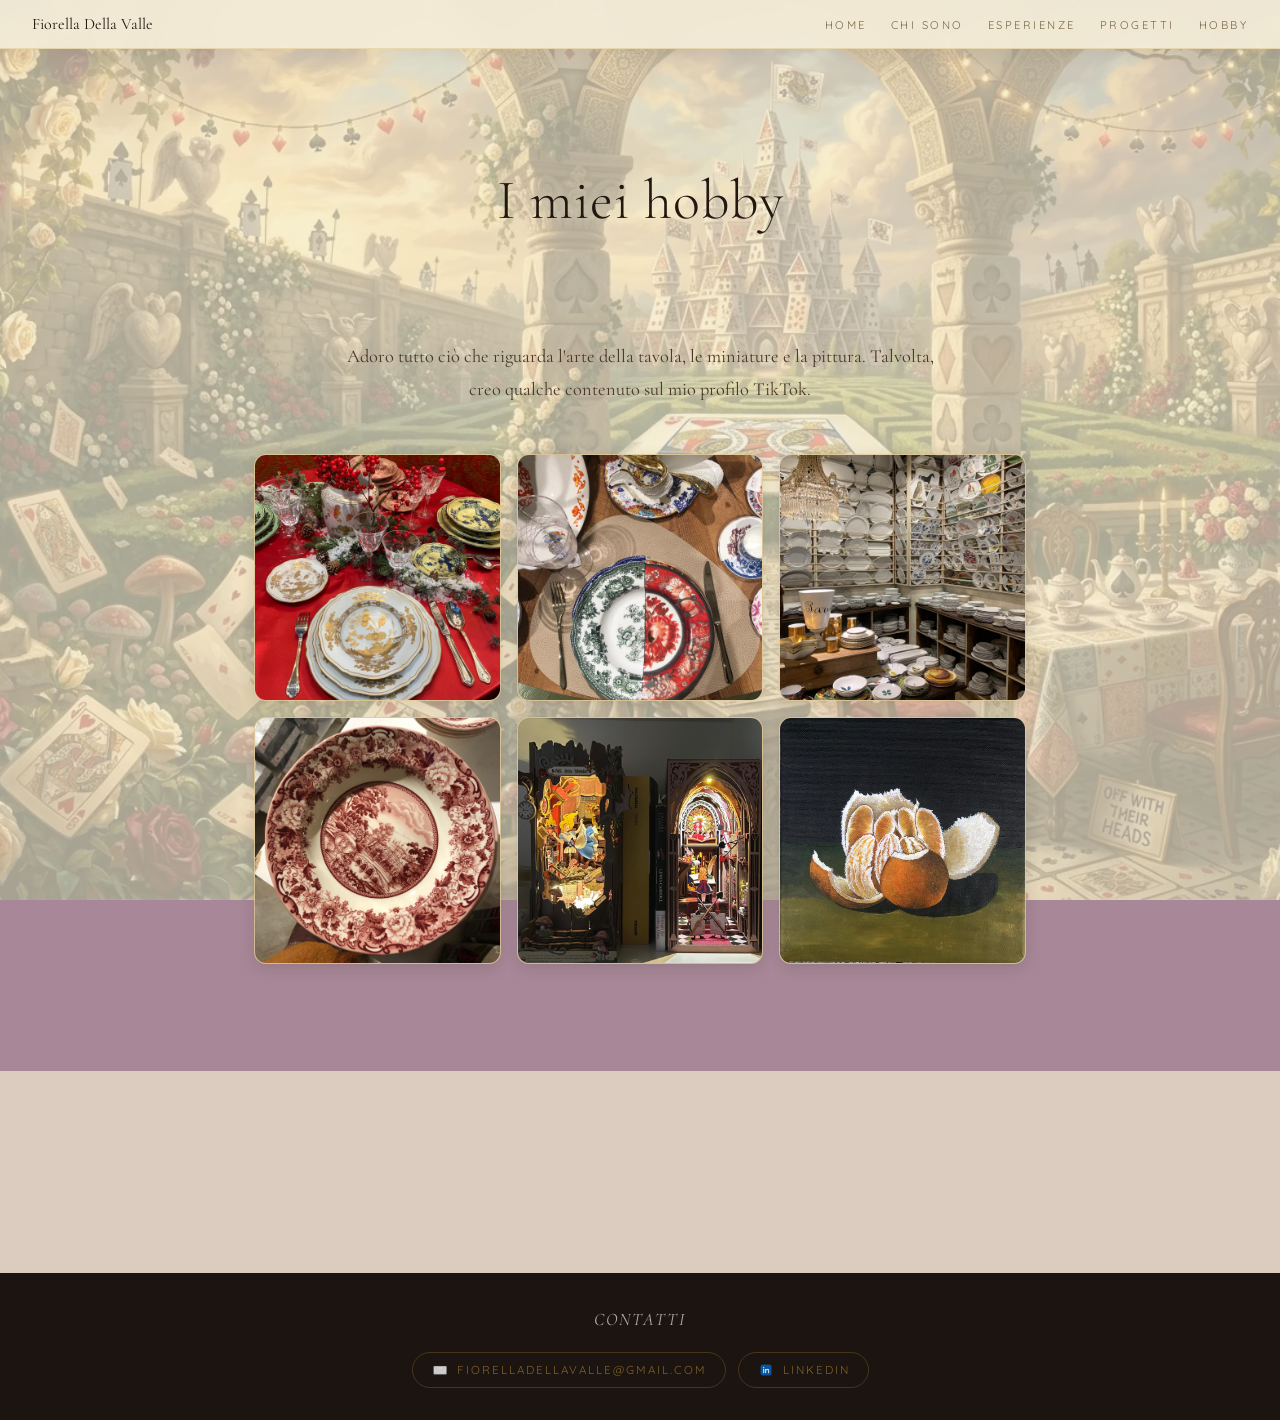
==== hobby.html @ 1f3a7964 "Add files via upload" ====
<!DOCTYPE html>
<html lang="it">
<head>
  <meta charset="UTF-8"/>
  <meta name="viewport" content="width=device-width, initial-scale=1.0"/>
  <title>Hobby — Fiorella Della Valle</title>
  <link rel="stylesheet" href="css/style.css"/>
  <link href="https://fonts.googleapis.com/css2?family=Cormorant+Garamond:ital,wght@0,300;0,400;0,600;1,300;1,400&family=Quicksand:wght@300;400;500&display=swap" rel="stylesheet"/>
  <style>
    *{box-sizing:border-box;margin:0;padding:0;}
    html,body{width:100%;overflow-x:hidden;}
    body{font-family:'Cormorant Garamond',serif;color:#221810;background:url('assets/images/hobby-bg.webp') center top/cover;background-color:#A88898;}
    @media(max-width:768px){body{background-attachment:scroll;}}
    @media(min-width:769px){body{background-attachment:fixed;}}
    body::before{content:'';position:fixed;inset:0;background:rgba(245,237,216,0.68);pointer-events:none;z-index:0;}
    @media(hover:hover){
      *{cursor:url("data:image/svg+xml,%3Csvg xmlns='http://www.w3.org/2000/svg' width='28' height='28' viewBox='0 0 28 28'%3E%3Ctext y='22' font-size='22'%3E🌸%3C/text%3E%3C/svg%3E") 14 14,auto;}
      a,button{cursor:url("data:image/svg+xml,%3Csvg xmlns='http://www.w3.org/2000/svg' width='28' height='28' viewBox='0 0 28 28'%3E%3Ctext y='22' font-size='22'%3E🌸%3C/text%3E%3C/svg%3E") 14 14,pointer;}
    }
    nav,body>*{position:relative;z-index:1;}
    .site-nav{position:fixed;top:0;left:0;right:0;z-index:100;display:flex;align-items:center;justify-content:space-between;padding:14px 32px;background:rgba(245,237,216,0.92);backdrop-filter:blur(12px);border-bottom:0.5px solid rgba(200,152,58,0.25);box-shadow:0 2px 20px rgba(34,24,16,0.08);}
    .nav-logo{font-family:'Cormorant Garamond',serif;font-size:1rem;color:#221810;text-decoration:none;}
    .nav-links{display:flex;gap:24px;list-style:none;}
    .nav-links a{font-family:'Quicksand',sans-serif;font-size:0.7rem;letter-spacing:2.5px;text-transform:uppercase;color:#7A6848;text-decoration:none;transition:color 0.2s;position:relative;}
    .nav-links a::after{content:'';position:absolute;bottom:-3px;left:0;right:0;height:0.5px;background:#C8983A;transform:scaleX(0);transition:transform 0.3s;}
    .nav-links a:hover{color:#221810;} .nav-links a:hover::after{transform:scaleX(1);}
    .hamburger{display:none;flex-direction:column;gap:5px;background:none;border:none;padding:4px;}
    .hamburger span{display:block;width:22px;height:2px;background:#221810;border-radius:1px;transition:all 0.3s;}
    .hamburger.open span:nth-child(1){transform:translateY(7px) rotate(45deg);}
    .hamburger.open span:nth-child(2){opacity:0;}
    .hamburger.open span:nth-child(3){transform:translateY(-7px) rotate(-45deg);}
    .mobile-menu{display:none;position:fixed;top:56px;left:0;right:0;z-index:99;background:rgba(245,237,216,0.97);backdrop-filter:blur(12px);border-bottom:0.5px solid rgba(200,152,58,0.25);padding:1rem 0;flex-direction:column;}
    .mobile-menu.open{display:flex;}
    .mobile-menu a{font-family:'Quicksand',sans-serif;font-size:0.8rem;letter-spacing:2.5px;text-transform:uppercase;color:#7A6848;text-decoration:none;padding:14px 32px;border-bottom:0.5px solid rgba(200,152,58,0.1);}
    .mobile-menu a:last-child{border-bottom:none;}
    .page-hero{width:100%;padding:120px 5% 60px;text-align:center;position:relative;z-index:1;}
    .page-hero h1{font-family:'Cormorant Garamond',serif;font-weight:300;font-size:clamp(2rem,5vw,3.5rem);color:#221810;text-shadow:0 2px 12px rgba(245,237,216,0.8);letter-spacing:1px;}
    .hobby-section{padding:0 5% 60px;max-width:900px;margin:0 auto;position:relative;z-index:1;}
    .hobby-intro{text-align:center;max-width:600px;margin:0 auto 3rem;}
    .hobby-intro p{font-family:'Cormorant Garamond',serif;font-size:1.15rem;color:#4A3828;line-height:1.8;}
    .hobby-photos{display:grid;grid-template-columns:repeat(3,1fr);gap:1rem;margin-bottom:3rem;}
    .hobby-photo-item{position:relative;border-radius:12px;overflow:hidden;aspect-ratio:1;border:0.5px solid rgba(200,152,58,0.3);box-shadow:0 4px 16px rgba(34,24,16,0.14);transition:all 0.4s cubic-bezier(.2,.8,.2,1);background:rgba(237,227,204,0.7);display:flex;align-items:center;justify-content:center;}
    .hobby-photo-item:hover{transform:translateY(-5px) scale(1.02);box-shadow:0 12px 32px rgba(34,24,16,0.2);border-color:rgba(200,152,58,0.6);}
    .hobby-photo-item img{width:100%;height:100%;object-fit:cover;}
    .hobby-photo-placeholder{display:flex;flex-direction:column;align-items:center;justify-content:center;gap:8px;padding:1rem;color:#7A6848;}
    .hobby-photo-placeholder span:first-child{font-size:2rem;}
    .hobby-photo-placeholder span:last-child{font-family:'Quicksand',sans-serif;font-size:0.7rem;letter-spacing:2px;text-transform:uppercase;}
    .tiktok-section{background:rgba(237,227,204,0.75);border-top:1px solid rgba(200,152,58,0.2);padding:50px 5%;text-align:center;position:relative;z-index:1;backdrop-filter:blur(4px);}
    .tiktok-inner{max-width:500px;margin:0 auto;}
    .tiktok-inner h3{font-family:'Cormorant Garamond',serif;font-weight:400;font-size:1.6rem;margin-bottom:1.6rem;}
    .btn-rabbit{display:inline-flex;align-items:center;gap:10px;font-family:'Quicksand',sans-serif;font-size:0.78rem;letter-spacing:1.8px;color:#F5EDD8;background:linear-gradient(135deg,#5A3A18,#3A2010);border:1px solid rgba(200,152,58,0.35);padding:10px 22px;border-radius:40px;text-decoration:none;box-shadow:0 4px 20px rgba(34,24,16,0.25);transition:all 0.3s;-webkit-tap-highlight-color:transparent;}
    .btn-rabbit .rabbit{display:inline-block;animation:hop 2s ease-in-out infinite;}
    @keyframes hop{0%,100%{transform:translateY(0);}45%{transform:translateY(-5px);}}
    footer{background:#1C1410;padding:2rem 5%;text-align:center;position:relative;z-index:1;}
    .footer-label{font-family:'Cormorant Garamond',serif;font-weight:400;font-size:1.1rem;font-style:italic;text-transform:uppercase;color:rgba(245,237,216,0.7);letter-spacing:2px;margin-bottom:1rem;}
    .footer-links{display:flex;flex-wrap:wrap;justify-content:center;gap:12px;}
    .footer-link{display:inline-flex;align-items:center;gap:8px;font-family:'Quicksand',sans-serif;font-size:0.72rem;letter-spacing:2px;text-transform:uppercase;color:rgba(200,152,58,0.6);text-decoration:none;border:0.5px solid rgba(200,152,58,0.25);padding:8px 18px;border-radius:30px;transition:all 0.3s;}
    .footer-icon{width:18px;height:18px;object-fit:contain;opacity:0.8;flex-shrink:0;}
    .reveal{opacity:0;transform:translateY(28px);transition:opacity 0.7s ease,transform 0.7s ease;}
    .reveal.visible{opacity:1;transform:translateY(0);}
    @media(max-width:768px){
      .nav-links{display:none;} .hamburger{display:flex;} .site-nav{padding:12px 20px;}
      .page-hero{padding:90px 5% 40px;}
      .hobby-photos{grid-template-columns:1fr 1fr;gap:8px;}
      .hobby-intro p{font-size:1.05rem;}
    }
    @media(max-width:480px){
      .hobby-photos{grid-template-columns:1fr 1fr;}
      .footer-links{flex-direction:column;align-items:center;}
    }
  </style>
</head>
<body>
<nav class="site-nav">
  <a href="index.html" class="nav-logo">Fiorella Della Valle</a>
  <ul class="nav-links">
    <li><a href="stanza.html">Home</a></li>
    <li><a href="chi-sono.html">Chi sono</a></li>
    <li><a href="esperienze.html">Esperienze</a></li>
    <li><a href="progetti.html">Progetti</a></li>
    <li><a href="hobby.html">Hobby</a></li>
  </ul>
  <button class="hamburger" id="hamburger" aria-label="Menu"><span></span><span></span><span></span></button>
</nav>
<div class="mobile-menu" id="mobile-menu">
  <a href="stanza.html">Home</a>
  <a href="chi-sono.html">Chi sono</a>
  <a href="esperienze.html">Esperienze</a>
  <a href="progetti.html">Progetti</a>
  <a href="hobby.html">Hobby</a>
</div>
<div class="page-hero"><h1>I miei hobby</h1></div>
<div class="hobby-section">
  <div class="hobby-intro reveal">
    <p>Adoro tutto ciò che riguarda l'arte della tavola, le miniature e la pittura. Talvolta, creo qualche contenuto sul mio profilo TikTok.</p>
  </div>
  <div class="hobby-photos reveal">
    <div class="hobby-photo-item"><img src="assets/images/hobby-1.jpg" alt="Hobby 1" onerror="this.style.display='none';this.nextElementSibling.style.display='flex'"/><div class="hobby-photo-placeholder" style="display:none;"><span>🌹</span><span>Foto 1</span></div></div>
    <div class="hobby-photo-item"><img src="assets/images/hobby-2.jpeg" alt="Hobby 2" onerror="this.style.display='none';this.nextElementSibling.style.display='flex'"/><div class="hobby-photo-placeholder" style="display:none;"><span>🍽️</span><span>Foto 2</span></div></div>
    <div class="hobby-photo-item"><img src="assets/images/hobby-3.jpg" alt="Hobby 3" onerror="this.style.display='none';this.nextElementSibling.style.display='flex'"/><div class="hobby-photo-placeholder" style="display:none;"><span>✨</span><span>Foto 3</span></div></div>
    <div class="hobby-photo-item"><img src="assets/images/hobby-4.jpg" alt="Hobby 4" onerror="this.style.display='none';this.nextElementSibling.style.display='flex'"/><div class="hobby-photo-placeholder" style="display:none;"><span>🌸</span><span>Foto 4</span></div></div>
    <div class="hobby-photo-item"><img src="assets/images/hobby-5.jpg" alt="Hobby 5" onerror="this.style.display='none';this.nextElementSibling.style.display='flex'"/><div class="hobby-photo-placeholder" style="display:none;"><span>🃏</span><span>Foto 5</span></div></div>
    <div class="hobby-photo-item"><img src="assets/images/hobby-6.jpeg" alt="Hobby 6" onerror="this.style.display='none';this.nextElementSibling.style.display='flex'"/><div class="hobby-photo-placeholder" style="display:none;"><span>🌹</span><span>Foto 6</span></div></div>
  </div>
</div>
<div class="tiktok-section">
  <div class="tiktok-inner reveal">
    <h3>Seguimi su TikTok</h3>
    <a href="https://www.tiktok.com/@fiorelladellavalle" target="_blank" class="btn-rabbit"><span class="rabbit">🐇</span> Scopri di più</a>
  </div>
</div>
<footer>
  <p class="footer-label">Contatti</p>
  <div class="footer-links">
    <a href="mailto:fiorelladellavalle@gmail.com" class="footer-link"><img src="assets/images/icon-mail.png" class="footer-icon" onerror="this.style.display='none'"/> fiorelladellavalle@gmail.com</a>
    <a href="https://www.linkedin.com/in/fiorelladellavalle/" target="_blank" class="footer-link"><img src="assets/images/icon-linkedin.webp" class="footer-icon" onerror="this.style.display='none'"/> LinkedIn</a>
  </div>
</footer>
<script>
const hamburger=document.getElementById('hamburger'),mobileMenu=document.getElementById('mobile-menu');
hamburger.addEventListener('click',()=>{hamburger.classList.toggle('open');mobileMenu.classList.toggle('open');});
mobileMenu.querySelectorAll('a').forEach(a=>a.addEventListener('click',()=>{hamburger.classList.remove('open');mobileMenu.classList.remove('open');}));
(function(){const els=document.querySelectorAll('.reveal');const obs=new IntersectionObserver((entries)=>{entries.forEach(e=>{if(e.isIntersecting){e.target.classList.add('visible');obs.unobserve(e.target);}});},{threshold:0.08});els.forEach(el=>obs.observe(el));})();
</script>
<script src="js/main.js"></script>
</body>
</html>
---- css/style.css ----
/* ═══════════════════════════════════════════════
   FIORELLA DELLA VALLE — Portfolio
   Alice in Wonderland · Barocco Oil Painting
   ═══════════════════════════════════════════════ */

@import url('https://fonts.googleapis.com/css2?family=IM+Fell+English:ital@0;1&family=Playfair+Display:ital,wght@0,400;0,600;0,700;1,400;1,600&family=Cormorant+Garamond:ital,wght@0,300;0,400;0,500;1,300;1,400&display=swap');

/* ── VARIABILI ── */
:root {
  --ivory:        #F5EDD8;
  --cream:        #EDE3CC;
  --parchment:    #DDD0B0;
  --ink:          #221810;
  --ink-soft:     #4A3828;
  --muted:        #7A6848;
  --gold:         #C8983A;
  --gold-light:   #E8C870;
  --gold-pale:    #F5EDD8;
  --red:          #8A2018;
  --red-mid:      #B83030;
  --sage:         #3A6028;
  --sage-light:   #6A9850;
  --rose:         #B85060;
  --rose-light:   #D88090;
  --sky:          #6A9CB8;
  --stone:        #D0C4A0;
  --water:        #4880A0;

  --font-title:  'IM Fell English', serif;
  --font-heading:'Playfair Display', serif;
  --font-body:   'Cormorant Garamond', serif;

  --radius:      12px;
  --radius-sm:   8px;
  --shadow:      0 8px 32px rgba(34,24,16,0.18);
  --shadow-sm:   0 2px 12px rgba(34,24,16,0.12);
  --transition:  0.35s cubic-bezier(.2,.8,.2,1);
}

/* ── RESET ── */
*, *::before, *::after { box-sizing: border-box; margin: 0; padding: 0; }
html { scroll-behavior: smooth; }
body {
  font-family: var(--font-body);
  background: var(--ivory);
  color: var(--ink);
  overflow-x: hidden;
  cursor: url("data:image/svg+xml,%3Csvg xmlns='http://www.w3.org/2000/svg' width='24' height='24' viewBox='0 0 24 24'%3E%3Ccircle cx='12' cy='12' r='4' fill='%23C8983A' opacity='0.7'/%3E%3C/svg%3E") 12 12, auto;
}
img { max-width: 100%; display: block; }
a  { color: inherit; text-decoration: none; }

/* ── TIPOGRAFIA ── */
h1 { font-family: var(--font-title);   font-size: clamp(2.2rem, 5vw, 3.8rem); font-weight: 400; line-height: 1.05; }
h2 { font-family: var(--font-title);   font-size: clamp(1.6rem, 3vw, 2.4rem); font-weight: 400; }
h3 { font-family: var(--font-heading); font-size: clamp(1.1rem, 2vw, 1.5rem); font-weight: 600; }
p  { font-size: 1.15rem; line-height: 1.75; color: var(--ink-soft); }

/* ── ORNAMENTO DORATO ── */
.gold-divider {
  display: flex; align-items: center; gap: 12px;
  margin: 1.5rem 0;
}
.gold-divider::before,
.gold-divider::after {
  content: '';
  flex: 1; height: 0.5px;
  background: linear-gradient(90deg, transparent, var(--gold), transparent);
}
.gold-divider .diamond {
  width: 7px; height: 7px;
  background: var(--gold);
  transform: rotate(45deg);
  flex-shrink: 0;
}

.eyebrow {
  font-family: var(--font-body);
  font-size: 0.68rem; letter-spacing: 4px;
  text-transform: uppercase;
  color: var(--muted);
  margin-bottom: 0.6rem;
}

/* ── PULSANTE CONIGLIO ── */
.btn-rabbit {
  display: inline-flex; align-items: center; gap: 10px;
  font-family: var(--font-body);
  font-size: 0.85rem; letter-spacing: 2px;
  color: var(--ivory);
  background: linear-gradient(135deg, #5A3A18, #3A2010);
  border: 1px solid rgba(200,152,58,0.35);
  padding: 13px 28px; border-radius: 40px;
  cursor: pointer;
  box-shadow: 0 4px 20px rgba(34,24,16,0.28), inset 0 1px 0 rgba(255,255,255,0.08);
  transition: var(--transition);
  text-decoration: none;
}
.btn-rabbit:hover {
  transform: translateY(-3px);
  box-shadow: 0 10px 30px rgba(34,24,16,0.38);
  border-color: rgba(200,152,58,0.6);
}
.btn-rabbit .rabbit {
  display: inline-block;
  animation: hop 2s ease-in-out infinite;
  font-size: 1.1rem;
}
@keyframes hop {
  0%,100% { transform: translateY(0); }
  45%      { transform: translateY(-5px); }
}

/* ── CARD PERGAMENA ── */
.parchment-card {
  background: rgba(245,237,216,0.92);
  border: 0.5px solid rgba(200,152,58,0.3);
  border-radius: var(--radius);
  padding: 2rem;
  box-shadow: var(--shadow-sm);
  transition: var(--transition);
  position: relative;
  overflow: hidden;
}
.parchment-card::before {
  content: '';
  position: absolute; inset: 0;
  background: radial-gradient(ellipse at 50% 0%, rgba(200,152,58,0.06) 0%, transparent 60%);
  pointer-events: none;
}
.parchment-card:hover {
  transform: translateY(-4px);
  box-shadow: var(--shadow);
  border-color: rgba(200,152,58,0.55);
}

/* ── CORNICE BAROCCA ── */
.baroque-frame {
  position: relative;
  padding: 22px 36px;
  background: rgba(245,237,216,0.85);
  border: 1px solid rgba(200,152,58,0.4);
  border-radius: 4px;
  box-shadow: inset 0 0 30px rgba(200,152,58,0.08), var(--shadow);
}
.baroque-frame::before,
.baroque-frame::after {
  content: '';
  position: absolute; left: 10px; right: 10px; height: 1px;
  background: linear-gradient(90deg, transparent, rgba(200,152,58,0.6), rgba(200,152,58,0.9), rgba(200,152,58,0.6), transparent);
}
.baroque-frame::before { top: 7px; }
.baroque-frame::after  { bottom: 7px; }

/* ── NAV ── */
nav {
  position: fixed; top: 0; left: 0; right: 0;
  z-index: 100;
  display: flex; align-items: center; justify-content: space-between;
  padding: 14px 32px;
  background: rgba(245,237,216,0.92);
  backdrop-filter: blur(12px);
  border-bottom: 0.5px solid rgba(200,152,58,0.25);
  box-shadow: 0 2px 20px rgba(34,24,16,0.1);
}
.nav-logo {
  font-family: var(--font-title);
  font-size: 1.1rem; color: var(--ink);
  display: flex; align-items: center; gap: 8px;
}
.nav-logo span { color: var(--gold); }
.nav-links {
  display: flex; gap: 28px; list-style: none;
}
.nav-links a {
  font-family: var(--font-body);
  font-size: 0.78rem; letter-spacing: 2.5px; text-transform: uppercase;
  color: var(--muted);
  transition: color 0.2s;
  position: relative;
}
.nav-links a::after {
  content: '';
  position: absolute; bottom: -3px; left: 0; right: 0;
  height: 0.5px; background: var(--gold);
  transform: scaleX(0); transition: transform 0.3s;
}
.nav-links a:hover { color: var(--ink); }
.nav-links a:hover::after { transform: scaleX(1); }

/* ── HERO SECTION ── */
.hero {
  width: 100%; min-height: 100vh;
  position: relative; overflow: hidden;
  display: flex; align-items: center; justify-content: center;
}
.hero-bg {
  position: absolute; inset: 0;
  background-size: cover; background-position: center;
  background-image: url('../assets/images/landing-bg.webp');
}
.hero-bg-fallback {
  position: absolute; inset: 0;
  background: linear-gradient(180deg,
    #5A8CB0 0%, #7AACC8 12%, #9ABDD5 25%,
    #B8D0E0 38%, #C8D8C8 52%,
    #A8BEA0 65%, #88A078 80%, #587040 100%);
}
.hero-vignette {
  position: absolute; inset: 0;
  background: radial-gradient(ellipse at 50% 60%, transparent 25%, rgba(34,24,16,0.3) 100%);
  pointer-events: none; z-index: 2;
}
.hero-content {
  position: relative; z-index: 10;
  text-align: center;
  padding: 2rem;
}

/* ── PAGE HERO (sottopagine) ── */
.page-hero {
  width: 100%; height: 340px;
  position: relative; overflow: hidden;
  display: flex; align-items: center; justify-content: center;
}
.page-hero-bg {
  position: absolute; inset: 0;
  background-size: cover; background-position: center;
}
.page-hero-vignette {
  position: absolute; inset: 0;
  background: linear-gradient(180deg, rgba(34,24,16,0.3) 0%, rgba(34,24,16,0.55) 100%);
  pointer-events: none;
}
.page-hero-content {
  position: relative; z-index: 5;
  text-align: center; padding: 2rem;
  color: var(--ivory);
}
.page-hero-content h1 { color: var(--ivory); text-shadow: 0 2px 20px rgba(34,24,16,0.5); }
.page-hero-content .eyebrow { color: rgba(232,200,112,0.8); }

/* ── SECTION ── */
.section {
  padding: 80px 5%;
  max-width: 1100px;
  margin: 0 auto;
}
.section-title {
  text-align: center;
  margin-bottom: 3rem;
}

/* ── GRID LAYOUT ── */
.grid-2 { display: grid; grid-template-columns: 1fr 1fr; gap: 2rem; }
.grid-3 { display: grid; grid-template-columns: repeat(3, 1fr); gap: 1.5rem; }
.grid-4 { display: grid; grid-template-columns: repeat(4, 1fr); gap: 1rem; }

/* ── TAG CHIP ── */
.tag {
  display: inline-block;
  font-family: var(--font-body);
  font-size: 0.7rem; letter-spacing: 2px; text-transform: uppercase;
  color: var(--gold);
  border: 0.5px solid rgba(200,152,58,0.5);
  padding: 4px 12px; border-radius: 20px;
  margin-bottom: 0.5rem;
}

/* ── STRUMENTI BADGE ── */
.tools-grid {
  display: flex; flex-wrap: wrap; gap: 10px;
  margin-top: 1.2rem;
}
.tool-badge {
  display: flex; align-items: center; gap: 7px;
  font-family: var(--font-body);
  font-size: 0.82rem; letter-spacing: 1px;
  color: var(--ink-soft);
  background: rgba(200,152,58,0.08);
  border: 0.5px solid rgba(200,152,58,0.3);
  padding: 7px 14px; border-radius: 30px;
  transition: var(--transition);
}
.tool-badge:hover {
  background: rgba(200,152,58,0.15);
  border-color: rgba(200,152,58,0.55);
  transform: translateY(-2px);
}
.tool-badge .tool-icon { font-size: 1rem; }

/* ── KEYWORD PILLOLE ── */
.keywords {
  display: flex; flex-wrap: wrap; gap: 10px;
  margin: 1.5rem 0;
}
.keyword {
  font-family: var(--font-heading);
  font-size: 0.85rem; font-style: italic;
  color: var(--ivory);
  background: linear-gradient(135deg, var(--ink-soft), var(--ink));
  padding: 8px 18px; border-radius: 30px;
  border: 0.5px solid rgba(200,152,58,0.3);
  box-shadow: var(--shadow-sm);
}

/* ── ESPERIENZA CARD ── */
.exp-card {
  background: rgba(245,237,216,0.92);
  border: 0.5px solid rgba(200,152,58,0.3);
  border-radius: var(--radius);
  padding: 2rem;
  box-shadow: var(--shadow-sm);
  transition: var(--transition);
  position: relative;
}
.exp-card:hover {
  transform: translateY(-5px);
  box-shadow: var(--shadow);
  border-color: rgba(200,152,58,0.6);
}
.exp-card .company {
  font-family: var(--font-title);
  font-size: 1.3rem; color: var(--ink);
  margin-bottom: 0.3rem;
}
.exp-card .role {
  font-family: var(--font-heading);
  font-size: 0.9rem; font-style: italic;
  color: var(--gold); margin-bottom: 1rem;
  letter-spacing: 1px;
}
.exp-card .logos {
  display: flex; gap: 16px; align-items: center;
  margin-bottom: 1.2rem;
}
.exp-card .logos img {
  height: 40px; width: auto;
  object-fit: contain; opacity: 0.8;
}
.exp-card ul {
  list-style: none; padding: 0;
  display: flex; flex-direction: column; gap: 6px;
}
.exp-card ul li {
  font-size: 1rem; color: var(--ink-soft); line-height: 1.6;
  padding-left: 16px; position: relative;
}
.exp-card ul li::before {
  content: '✦';
  position: absolute; left: 0;
  color: var(--gold); font-size: 0.6rem;
  top: 7px;
}

/* ── PROGETTO CARD ── */
.project-card {
  background: rgba(245,237,216,0.92);
  border: 0.5px solid rgba(200,152,58,0.3);
  border-radius: var(--radius);
  padding: 1.8rem;
  box-shadow: var(--shadow-sm);
  transition: var(--transition);
  display: flex; flex-direction: column;
  gap: 0.8rem;
}
.project-card:hover {
  transform: translateY(-5px);
  box-shadow: var(--shadow);
  border-color: rgba(200,152,58,0.6);
}
.project-card h3 {
  font-family: var(--font-title);
  font-size: 1.2rem; color: var(--ink);
}
.project-card p {
  font-size: 1rem; flex: 1;
}

/* ── CONTATTI ── */
.contact-link {
  display: inline-flex; align-items: center; gap: 10px;
  font-family: var(--font-body);
  font-size: 1rem; color: var(--ink-soft);
  border: 0.5px solid rgba(200,152,58,0.35);
  background: rgba(200,152,58,0.06);
  padding: 12px 22px; border-radius: 40px;
  transition: var(--transition);
}
.contact-link:hover {
  background: rgba(200,152,58,0.14);
  border-color: rgba(200,152,58,0.6);
  transform: translateY(-2px);
  box-shadow: var(--shadow-sm);
}

/* ── FOTO PROFILO ── */
.profile-photo-wrap {
  position: relative;
  display: inline-block;
}
.profile-photo {
  width: 100%;
  max-width: 380px;
  border-radius: var(--radius);
  border: 3px solid rgba(200,152,58,0.35);
  box-shadow: var(--shadow), 8px 8px 0 rgba(200,152,58,0.15);
  display: block;
}
.profile-photo-wrap::after {
  content: '';
  position: absolute;
  top: 12px; left: 12px; right: -12px; bottom: -12px;
  border: 1px solid rgba(200,152,58,0.25);
  border-radius: var(--radius);
  z-index: -1;
}

/* ── FOOTER ── */
footer {
  background: var(--ink);
  padding: 2rem 5%;
  text-align: center;
}
footer p {
  font-family: var(--font-body);
  font-size: 0.78rem; letter-spacing: 2px; text-transform: uppercase;
  color: rgba(200,152,58,0.5);
}
footer .footer-rabbit { font-size: 1.2rem; display: block; margin-bottom: 8px; }

/* ── ANIMAZIONE CADUTA ── */
#fall-overlay {
  position: fixed; inset: 0;
  background: var(--ink);
  z-index: 9999;
  display: flex; align-items: center; justify-content: center;
  opacity: 0; pointer-events: none;
  transition: opacity 0.5s;
}
#fall-overlay.active { opacity: 1; pointer-events: all; }
.fall-tunnel {
  position: absolute; inset: 0;
  display: flex; align-items: center; justify-content: center;
  overflow: hidden;
}
.fall-item {
  position: absolute;
  font-size: var(--fs, 24px);
  opacity: 0;
  animation: fallDown var(--dur, 3s) ease-in var(--del, 0s) forwards;
  pointer-events: none;
}
@keyframes fallDown {
  0%   { transform: translateY(-60px) rotate(0deg)   scale(0.5); opacity: 0; }
  15%  { opacity: 1; }
  85%  { opacity: 0.7; }
  100% { transform: translateY(110vh) rotate(var(--rot,180deg)) scale(1.2); opacity: 0; }
}
.fall-text {
  position: relative; z-index: 2;
  font-family: var(--font-title);
  font-size: 1.1rem; color: rgba(200,152,58,0.6);
  letter-spacing: 4px; text-transform: uppercase;
  animation: fadeInOut 3s ease-in-out infinite;
}
@keyframes fadeInOut {
  0%,100% { opacity: 0.3; }
  50%      { opacity: 0.8; }
}

/* ── SCROLL REVEAL ── */
.reveal {
  opacity: 0;
  transform: translateY(30px);
  transition: opacity 0.7s ease, transform 0.7s ease;
}
.reveal.visible {
  opacity: 1;
  transform: translateY(0);
}

/* ── RESPONSIVE ── */
@media (max-width: 768px) {
  .grid-2 { grid-template-columns: 1fr; }
  .grid-3 { grid-template-columns: 1fr; }
  .grid-4 { grid-template-columns: 1fr 1fr; }
  nav { padding: 12px 20px; }
  .nav-links { gap: 16px; }
  .nav-links a { font-size: 0.68rem; letter-spacing: 1.5px; }
  .section { padding: 50px 5%; }
  .baroque-frame { padding: 16px 20px; }
}
@media (max-width: 480px) {
  .grid-4 { grid-template-columns: 1fr; }
  .nav-links { display: none; }
}
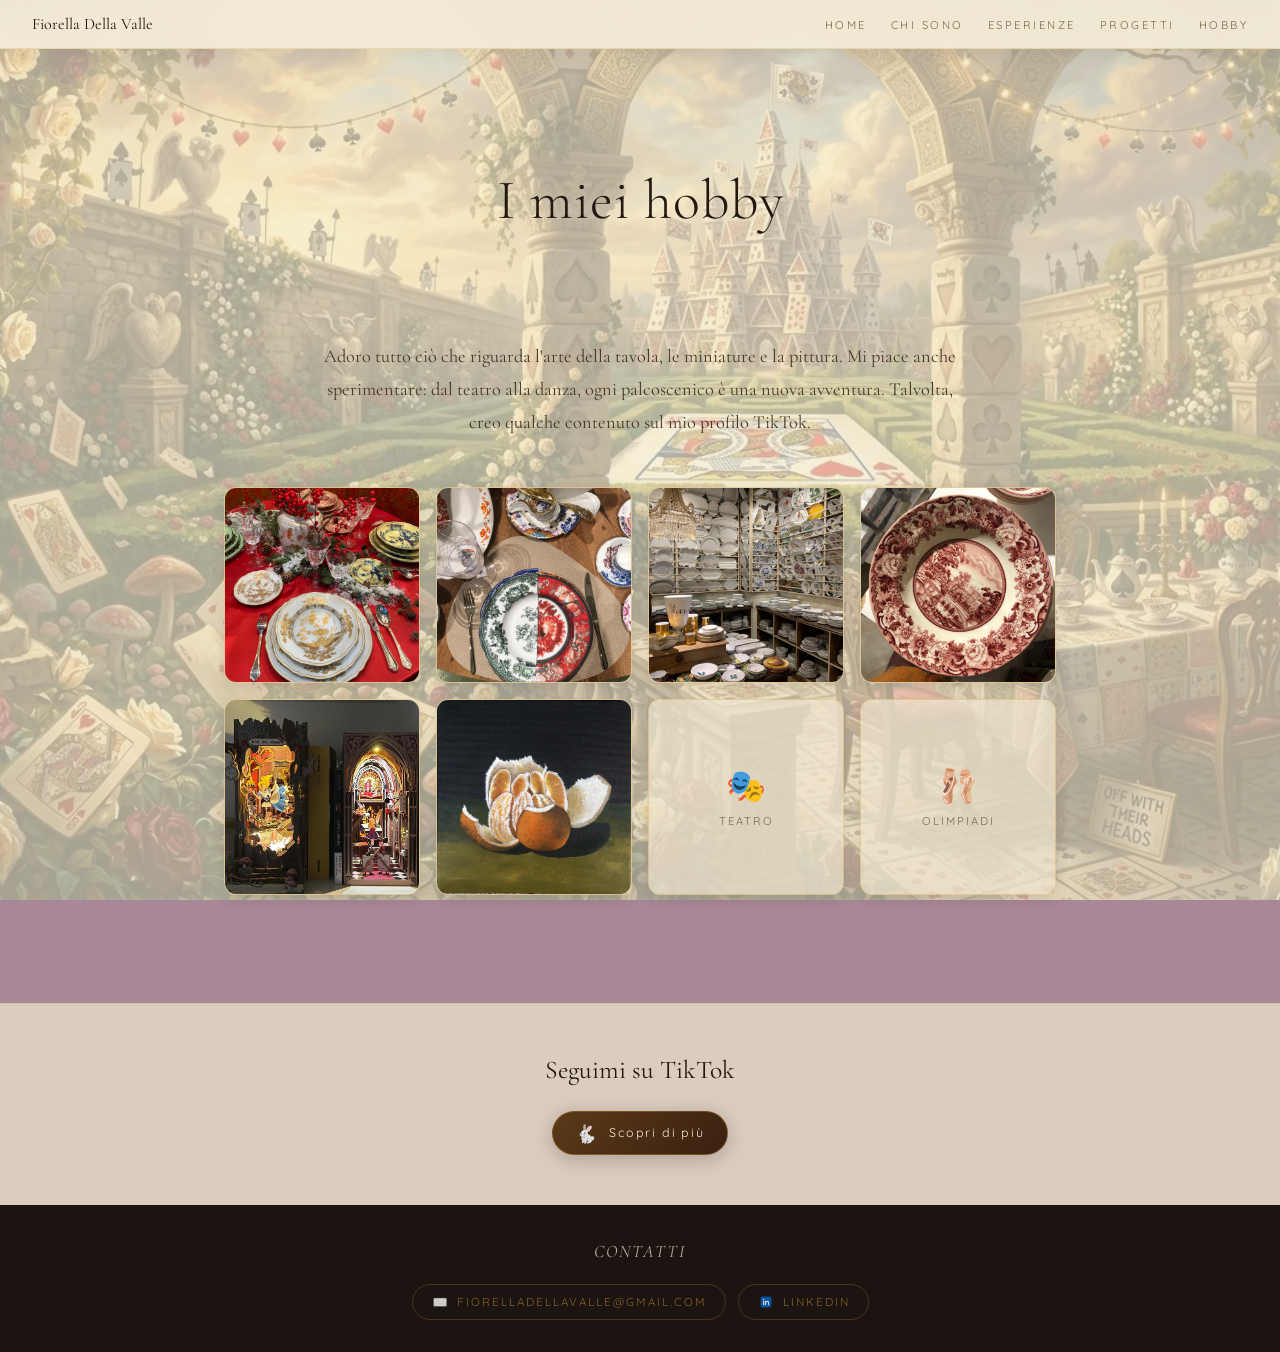
==== commit 352aeb67: "Update hobby.html" ====
--- a/hobby.html
+++ b/hobby.html
@@ -36,10 +36,10 @@
     .mobile-menu a:last-child{border-bottom:none;}
     .page-hero{width:100%;padding:120px 5% 60px;text-align:center;position:relative;z-index:1;}
     .page-hero h1{font-family:'Cormorant Garamond',serif;font-weight:300;font-size:clamp(2rem,5vw,3.5rem);color:#221810;text-shadow:0 2px 12px rgba(245,237,216,0.8);letter-spacing:1px;}
-    .hobby-section{padding:0 5% 60px;max-width:900px;margin:0 auto;position:relative;z-index:1;}
-    .hobby-intro{text-align:center;max-width:600px;margin:0 auto 3rem;}
+    .hobby-section{padding:0 5% 60px;max-width:960px;margin:0 auto;position:relative;z-index:1;}
+    .hobby-intro{text-align:center;max-width:640px;margin:0 auto 3rem;}
     .hobby-intro p{font-family:'Cormorant Garamond',serif;font-size:1.15rem;color:#4A3828;line-height:1.8;}
-    .hobby-photos{display:grid;grid-template-columns:repeat(3,1fr);gap:1rem;margin-bottom:3rem;}
+    .hobby-photos{display:grid;grid-template-columns:repeat(4,1fr);gap:1rem;margin-bottom:3rem;}
     .hobby-photo-item{position:relative;border-radius:12px;overflow:hidden;aspect-ratio:1;border:0.5px solid rgba(200,152,58,0.3);box-shadow:0 4px 16px rgba(34,24,16,0.14);transition:all 0.4s cubic-bezier(.2,.8,.2,1);background:rgba(237,227,204,0.7);display:flex;align-items:center;justify-content:center;}
     .hobby-photo-item:hover{transform:translateY(-5px) scale(1.02);box-shadow:0 12px 32px rgba(34,24,16,0.2);border-color:rgba(200,152,58,0.6);}
     .hobby-photo-item img{width:100%;height:100%;object-fit:cover;}
@@ -50,12 +50,14 @@
     .tiktok-inner{max-width:500px;margin:0 auto;}
     .tiktok-inner h3{font-family:'Cormorant Garamond',serif;font-weight:400;font-size:1.6rem;margin-bottom:1.6rem;}
     .btn-rabbit{display:inline-flex;align-items:center;gap:10px;font-family:'Quicksand',sans-serif;font-size:0.78rem;letter-spacing:1.8px;color:#F5EDD8;background:linear-gradient(135deg,#5A3A18,#3A2010);border:1px solid rgba(200,152,58,0.35);padding:10px 22px;border-radius:40px;text-decoration:none;box-shadow:0 4px 20px rgba(34,24,16,0.25);transition:all 0.3s;-webkit-tap-highlight-color:transparent;}
+    .btn-rabbit:hover{transform:translateY(-2px);box-shadow:0 8px 28px rgba(34,24,16,0.35);}
     .btn-rabbit .rabbit{display:inline-block;animation:hop 2s ease-in-out infinite;}
     @keyframes hop{0%,100%{transform:translateY(0);}45%{transform:translateY(-5px);}}
     footer{background:#1C1410;padding:2rem 5%;text-align:center;position:relative;z-index:1;}
     .footer-label{font-family:'Cormorant Garamond',serif;font-weight:400;font-size:1.1rem;font-style:italic;text-transform:uppercase;color:rgba(245,237,216,0.7);letter-spacing:2px;margin-bottom:1rem;}
     .footer-links{display:flex;flex-wrap:wrap;justify-content:center;gap:12px;}
     .footer-link{display:inline-flex;align-items:center;gap:8px;font-family:'Quicksand',sans-serif;font-size:0.72rem;letter-spacing:2px;text-transform:uppercase;color:rgba(200,152,58,0.6);text-decoration:none;border:0.5px solid rgba(200,152,58,0.25);padding:8px 18px;border-radius:30px;transition:all 0.3s;}
+    .footer-link:hover{color:rgba(200,152,58,0.95);border-color:rgba(200,152,58,0.55);}
     .footer-icon{width:18px;height:18px;object-fit:contain;opacity:0.8;flex-shrink:0;}
     .reveal{opacity:0;transform:translateY(28px);transition:opacity 0.7s ease,transform 0.7s ease;}
     .reveal.visible{opacity:1;transform:translateY(0);}
@@ -66,12 +68,12 @@
       .hobby-intro p{font-size:1.05rem;}
     }
     @media(max-width:480px){
-      .hobby-photos{grid-template-columns:1fr 1fr;}
       .footer-links{flex-direction:column;align-items:center;}
     }
   </style>
 </head>
 <body>
+
 <nav class="site-nav">
   <a href="index.html" class="nav-logo">Fiorella Della Valle</a>
   <ul class="nav-links">
@@ -83,6 +85,7 @@
   </ul>
   <button class="hamburger" id="hamburger" aria-label="Menu"><span></span><span></span><span></span></button>
 </nav>
+
 <div class="mobile-menu" id="mobile-menu">
   <a href="stanza.html">Home</a>
   <a href="chi-sono.html">Chi sono</a>
@@ -90,33 +93,73 @@
   <a href="progetti.html">Progetti</a>
   <a href="hobby.html">Hobby</a>
 </div>
-<div class="page-hero"><h1>I miei hobby</h1></div>
+
+<div class="page-hero">
+  <h1>I miei hobby</h1>
+</div>
+
 <div class="hobby-section">
   <div class="hobby-intro reveal">
-    <p>Adoro tutto ciò che riguarda l'arte della tavola, le miniature e la pittura. Talvolta, creo qualche contenuto sul mio profilo TikTok.</p>
+    <p>Adoro tutto ciò che riguarda l'arte della tavola, le miniature e la pittura. Mi piace anche sperimentare: dal teatro alla danza, ogni palcoscenico è una nuova avventura. Talvolta, creo qualche contenuto sul mio profilo TikTok.</p>
   </div>
+
   <div class="hobby-photos reveal">
-    <div class="hobby-photo-item"><img src="assets/images/hobby-1.jpg" alt="Hobby 1" onerror="this.style.display='none';this.nextElementSibling.style.display='flex'"/><div class="hobby-photo-placeholder" style="display:none;"><span>🌹</span><span>Foto 1</span></div></div>
-    <div class="hobby-photo-item"><img src="assets/images/hobby-2.jpeg" alt="Hobby 2" onerror="this.style.display='none';this.nextElementSibling.style.display='flex'"/><div class="hobby-photo-placeholder" style="display:none;"><span>🍽️</span><span>Foto 2</span></div></div>
-    <div class="hobby-photo-item"><img src="assets/images/hobby-3.jpg" alt="Hobby 3" onerror="this.style.display='none';this.nextElementSibling.style.display='flex'"/><div class="hobby-photo-placeholder" style="display:none;"><span>✨</span><span>Foto 3</span></div></div>
-    <div class="hobby-photo-item"><img src="assets/images/hobby-4.jpg" alt="Hobby 4" onerror="this.style.display='none';this.nextElementSibling.style.display='flex'"/><div class="hobby-photo-placeholder" style="display:none;"><span>🌸</span><span>Foto 4</span></div></div>
-    <div class="hobby-photo-item"><img src="assets/images/hobby-5.jpg" alt="Hobby 5" onerror="this.style.display='none';this.nextElementSibling.style.display='flex'"/><div class="hobby-photo-placeholder" style="display:none;"><span>🃏</span><span>Foto 5</span></div></div>
-    <div class="hobby-photo-item"><img src="assets/images/hobby-6.jpeg" alt="Hobby 6" onerror="this.style.display='none';this.nextElementSibling.style.display='flex'"/><div class="hobby-photo-placeholder" style="display:none;"><span>🌹</span><span>Foto 6</span></div></div>
+    <div class="hobby-photo-item">
+      <img src="assets/images/hobby-1.jpg" alt="Hobby 1" onerror="this.style.display='none';this.nextElementSibling.style.display='flex'"/>
+      <div class="hobby-photo-placeholder" style="display:none;"><span>🌹</span><span>Foto 1</span></div>
+    </div>
+    <div class="hobby-photo-item">
+      <img src="assets/images/hobby-2.jpeg" alt="Hobby 2" onerror="this.style.display='none';this.nextElementSibling.style.display='flex'"/>
+      <div class="hobby-photo-placeholder" style="display:none;"><span>🍽️</span><span>Foto 2</span></div>
+    </div>
+    <div class="hobby-photo-item">
+      <img src="assets/images/hobby-3.jpg" alt="Hobby 3" onerror="this.style.display='none';this.nextElementSibling.style.display='flex'"/>
+      <div class="hobby-photo-placeholder" style="display:none;"><span>✨</span><span>Foto 3</span></div>
+    </div>
+    <div class="hobby-photo-item">
+      <img src="assets/images/hobby-4.jpg" alt="Hobby 4" onerror="this.style.display='none';this.nextElementSibling.style.display='flex'"/>
+      <div class="hobby-photo-placeholder" style="display:none;"><span>🌸</span><span>Foto 4</span></div>
+    </div>
+    <div class="hobby-photo-item">
+      <img src="assets/images/hobby-5.jpg" alt="Hobby 5" onerror="this.style.display='none';this.nextElementSibling.style.display='flex'"/>
+      <div class="hobby-photo-placeholder" style="display:none;"><span>🃏</span><span>Foto 5</span></div>
+    </div>
+    <div class="hobby-photo-item">
+      <img src="assets/images/hobby-6.jpeg" alt="Hobby 6" onerror="this.style.display='none';this.nextElementSibling.style.display='flex'"/>
+      <div class="hobby-photo-placeholder" style="display:none;"><span>🌹</span><span>Foto 6</span></div>
+    </div>
+    <div class="hobby-photo-item">
+      <img src="assets/images/hobby-7.jpeg" alt="Teatro" onerror="this.style.display='none';this.nextElementSibling.style.display='flex'"/>
+      <div class="hobby-photo-placeholder" style="display:none;"><span>🎭</span><span>Teatro</span></div>
+    </div>
+    <div class="hobby-photo-item">
+      <img src="assets/images/hobby-8.png" alt="Danza Olimpiadi" onerror="this.style.display='none';this.nextElementSibling.style.display='flex'"/>
+      <div class="hobby-photo-placeholder" style="display:none;"><span>🩰</span><span>Olimpiadi</span></div>
+    </div>
   </div>
 </div>
+
 <div class="tiktok-section">
   <div class="tiktok-inner reveal">
     <h3>Seguimi su TikTok</h3>
-    <a href="https://www.tiktok.com/@fiorelladellavalle" target="_blank" class="btn-rabbit"><span class="rabbit">🐇</span> Scopri di più</a>
+    <a href="https://www.tiktok.com/@fiorelladellavalle" target="_blank" class="btn-rabbit">
+      <span class="rabbit">🐇</span> Scopri di più
+    </a>
   </div>
 </div>
+
 <footer>
   <p class="footer-label">Contatti</p>
   <div class="footer-links">
-    <a href="mailto:fiorelladellavalle@gmail.com" class="footer-link"><img src="assets/images/icon-mail.png" class="footer-icon" onerror="this.style.display='none'"/> fiorelladellavalle@gmail.com</a>
-    <a href="https://www.linkedin.com/in/fiorelladellavalle/" target="_blank" class="footer-link"><img src="assets/images/icon-linkedin.webp" class="footer-icon" onerror="this.style.display='none'"/> LinkedIn</a>
+    <a href="mailto:fiorelladellavalle@gmail.com" class="footer-link">
+      <img src="assets/images/icon-mail.png" class="footer-icon" onerror="this.style.display='none'"/> fiorelladellavalle@gmail.com
+    </a>
+    <a href="https://www.linkedin.com/in/fiorelladellavalle/" target="_blank" class="footer-link">
+      <img src="assets/images/icon-linkedin.webp" class="footer-icon" onerror="this.style.display='none'"/> LinkedIn
+    </a>
   </div>
 </footer>
+
 <script>
 const hamburger=document.getElementById('hamburger'),mobileMenu=document.getElementById('mobile-menu');
 hamburger.addEventListener('click',()=>{hamburger.classList.toggle('open');mobileMenu.classList.toggle('open');});
